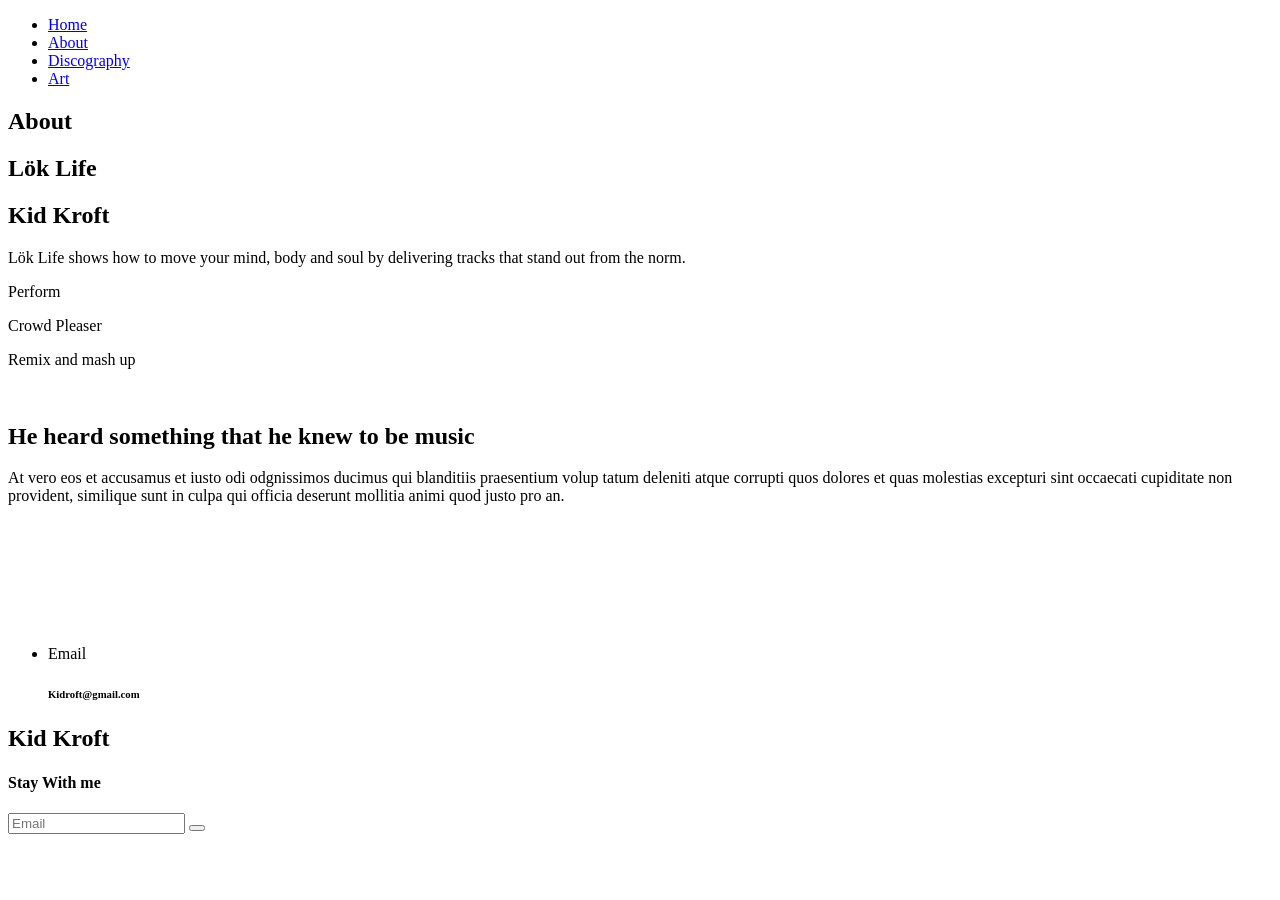
==== about.html @ 72ceed42 "about and art section" ====
<!DOCTYPE html>
<html lang="zxx">

<head>
    <meta charset="UTF-8">
    <meta name="description" >
    <meta name="keywords" content="music">
    <meta name="viewport" content="width=device-width, initial-scale=1.0">
    <meta http-equiv="X-UA-Compatible" content="ie=edge">
    <title>Lök Life Beats</title>

    <!-- Google Font -->
    <link href="https://fonts.googleapis.com/css2?family=Rajdhani:wght@400;500;600;700&display=swap" rel="stylesheet">

    <!-- Css Styles -->
    <link rel="stylesheet" href="css/bootstrap.min.css" type="text/css">
    <link rel="stylesheet" href="css/font-awesome.min.css" type="text/css">
    <link rel="stylesheet" href="css/barfiller.css" type="text/css">
    <link rel="stylesheet" href="css/nowfont.css" type="text/css">
    <link rel="stylesheet" href="css/rockville.css" type="text/css">
    <link rel="stylesheet" href="css/magnific-popup.css" type="text/css">
    <link rel="stylesheet" href="css/owl.carousel.min.css" type="text/css">
    <link rel="stylesheet" href="css/slicknav.min.css" type="text/css">
    <link rel="stylesheet" href="css/style.css" type="text/css">
</head>

<body>
    <!-- Page Preloder -->
    <div id="preloder">
        <div class="loader"></div>
    </div>

    <!-- Header Section Begin -->
        <header class="header">
        <div class="container">
            <div class="row">
                <div class="col-lg-2 col-md-2">
                    <div class="header__logo">
                        <!-- <a href="./index.html"><img src="" alt="Lök Life Beats"></a> -->
                    </div>
                </div>
                <div class="col-lg-10 col-md-10">
                    <div class="header__nav">
                        <nav class="header__menu mobile-menu">
                            <ul>
                                <li class="active"><a href="./index.html">Home</a></li>
                                <li><a href="./about.html">About</a></li>
                                <li><a href="./discography.html">Discography</a></li>
                                <li><a href="./art.html">Art</a></li>
                              
                            </ul>
                        </nav>
                        <div class="header__right__social">
                            <a href="#"><i class="fa fa-facebook"></i></a>
                            <a href="#"><i class="fa fa-twitter"></i></a>
                            <a href="#"><i class="fa fa-instagram"></i></a>
                        </div>
                    </div>
                </div>
            </div>
            <div id="mobile-menu-wrap"></div>
        </div>
    </header>
    <!-- Header Section End -->



    <!-- Skills Section Begin -->
    <section class="skills spad">
        <div class="container">
            <div class="row">
                  <div class="col-lg-11">
                    <div class="section-title center-title">
                        <h2>About</h2>
                    </div>
                </div>
                <div class="col-lg-6 p-0">
                    <div class="skills__content">
                        <div class="section-title">
                            <h2>Lök Life</h2>
                            <h1>Kid Kroft</h1>
                        </div>
                        <p>Lök Life shows how to move your mind, body and soul by delivering tracks that stand out
                            from the norm.</p>
                        <div class="skill__bar__item">
                            <p>Perform</p>
                            <div id="bar1" class="barfiller">
                                <span class="tip"></span>
                                <span class="fill" data-percentage="85"></span>
                            </div>
                        </div>
                        <div class="skill__bar__item">
                            <p>Crowd Pleaser</p>
                            <div id="bar2" class="barfiller">
                                <span class="tip"></span>
                                <span class="fill" data-percentage="85"></span>
                            </div>
                        </div>
                        <div class="skill__bar__item">
                            <p>Remix and mash up</p>
                            <div id="bar3" class="barfiller">
                                <span class="tip"></span>
                                <span class="fill" data-percentage="98"></span>
                            </div>
                        </div>
                    </div>
                </div>
                <div class="col-lg-6 p-0">
                    <div class="skills__video set-bg" data-setbg="img/skill-video.jpg">
                        <a href="https://soundcloud.com/sanktgoran/local-legend-low-bit" class="play-btn video-popup"><i class="fa fa-play"></i></a>
                    </div>
                </div>
            </div>
        </div>
    </section>
    <!-- Skills Section End -->

    <!-- About Section Begin -->
    <section class="about about--page spad">
        <div class="container">
            <div class="row">
                <div class="col-lg-6">
                    <div class="about__pic">
                        <img src="img/malmo.jpeg" alt="">
                    </div>
                </div>
                <div class="col-lg-6">
                    <div class="about__text">
                        <div class="section-title">
                            <h2>He heard something that he knew to be music</h2>
                        </div>
                        <p>At vero eos et accusamus et iusto odi odgnissimos ducimus qui blanditiis praesentium volup
                            tatum deleniti atque corrupti quos dolores et quas molestias excepturi sint occaecati
                            cupiditate non provident, similique sunt in culpa qui officia deserunt mollitia animi quod
                            justo pro an.</p>
                        <!-- <img src="img/" alt=""> -->
                    </div>
                </div>
            </div>
        </div>
    </section>
    <!-- About Section End -->

    <!-- About Pic Begin -->
    <div class="about-pic">
        <div class="container-fluid">
            <div class="row">
                <div class="col-lg-6">
                    <div class="row">
                        <div class="col-lg-4 col-md-4 col-sm-4 p-0">
                            <img src="img/ducks.png" alt="">
                            <img src="img/anka.png" alt="">
                        </div>
                        <div class="col-lg-8 col-md-8 col-sm-8 p-0">
                            <img src="img/troll2.png" alt="">
                        </div>
                    </div>
                </div>
                <div class="col-lg-6">
                    <div class="row">
                        <div class="col-lg-8 col-md-8 col-sm-8 p-0">
                            <img src="img/anka3.png" alt="">
                        </div>
                        <div class="col-lg-4 col-md-4 col-sm-4 p-0">
                            <img src="img/chew.png" alt="">
                        </div>
                        <div class="col-lg-4 col-md-4 col-sm-4 p-0">
                            <img src="img/homeless.png" alt="">
                        </div>
                        <div class="col-lg-8 col-md-8 col-sm-8 p-0">
                            <img src="img/troll.png" alt="">
                        </div>
                    </div>
                </div>
            </div>
        </div>
    </div>
    <!-- About Pic End -->


    <!-- Footer Section Begin -->
    <footer class="footer footer--normal spad set-bg" data-setbg="img/footer-bg.png">
        <div class="container">
            <div class="row">
                <div class="col-lg-3 col-md-6">
                    <div class="footer__address">
                        <ul>
                         
                            <li>
                                <i class="fa fa-envelope"></i>
                                <p>Email</p>
                                <h6>Kidroft@gmail.com</h6>
                            </li>
                        </ul>
                    </div>
                </div>
                <div class="col-lg-4 offset-lg-1 col-md-6">
                    <div class="footer__social">
                        <h2>Kid Kroft</h2>
                        <div class="footer__social__links">
                            <a href="#"><i class="fa fa-facebook"></i></a>
                            <a href="#"><i class="fa fa-twitter"></i></a>
                            <a href="#"><i class="fa fa-instagram"></i></a>
                        </div>
                    </div>
                </div>
                <div class="col-lg-3 offset-lg-1 col-md-6">
                    <div class="footer__newslatter">
                        <h4>Stay With me</h4>
                        <form action="#">
                            <input type="text" placeholder="Email">
                            <button type="submit"><i class="fa fa-send-o"></i></button>
                        </form>
                    </div>
                </div>
            </div>
        </div>
    </footer>
    <!-- Footer Section End -->

    <!-- Js Plugins -->
    <script src="js/jquery-3.3.1.min.js"></script>
    <script src="js/bootstrap.min.js"></script>
    <script src="js/jquery.magnific-popup.min.js"></script>
    <script src="js/jquery.nicescroll.min.js"></script>
    <script src="js/jquery.barfiller.js"></script>
    <script src="js/jquery.countdown.min.js"></script>
    <script src="js/jquery.slicknav.js"></script>
    <script src="js/owl.carousel.min.js"></script>
    <script src="js/main.js"></script>

    <!-- Music Plugin -->
    <script src="js/jquery.jplayer.min.js"></script>
    <script src="js/jplayerInit.js"></script>
</body>

</html>
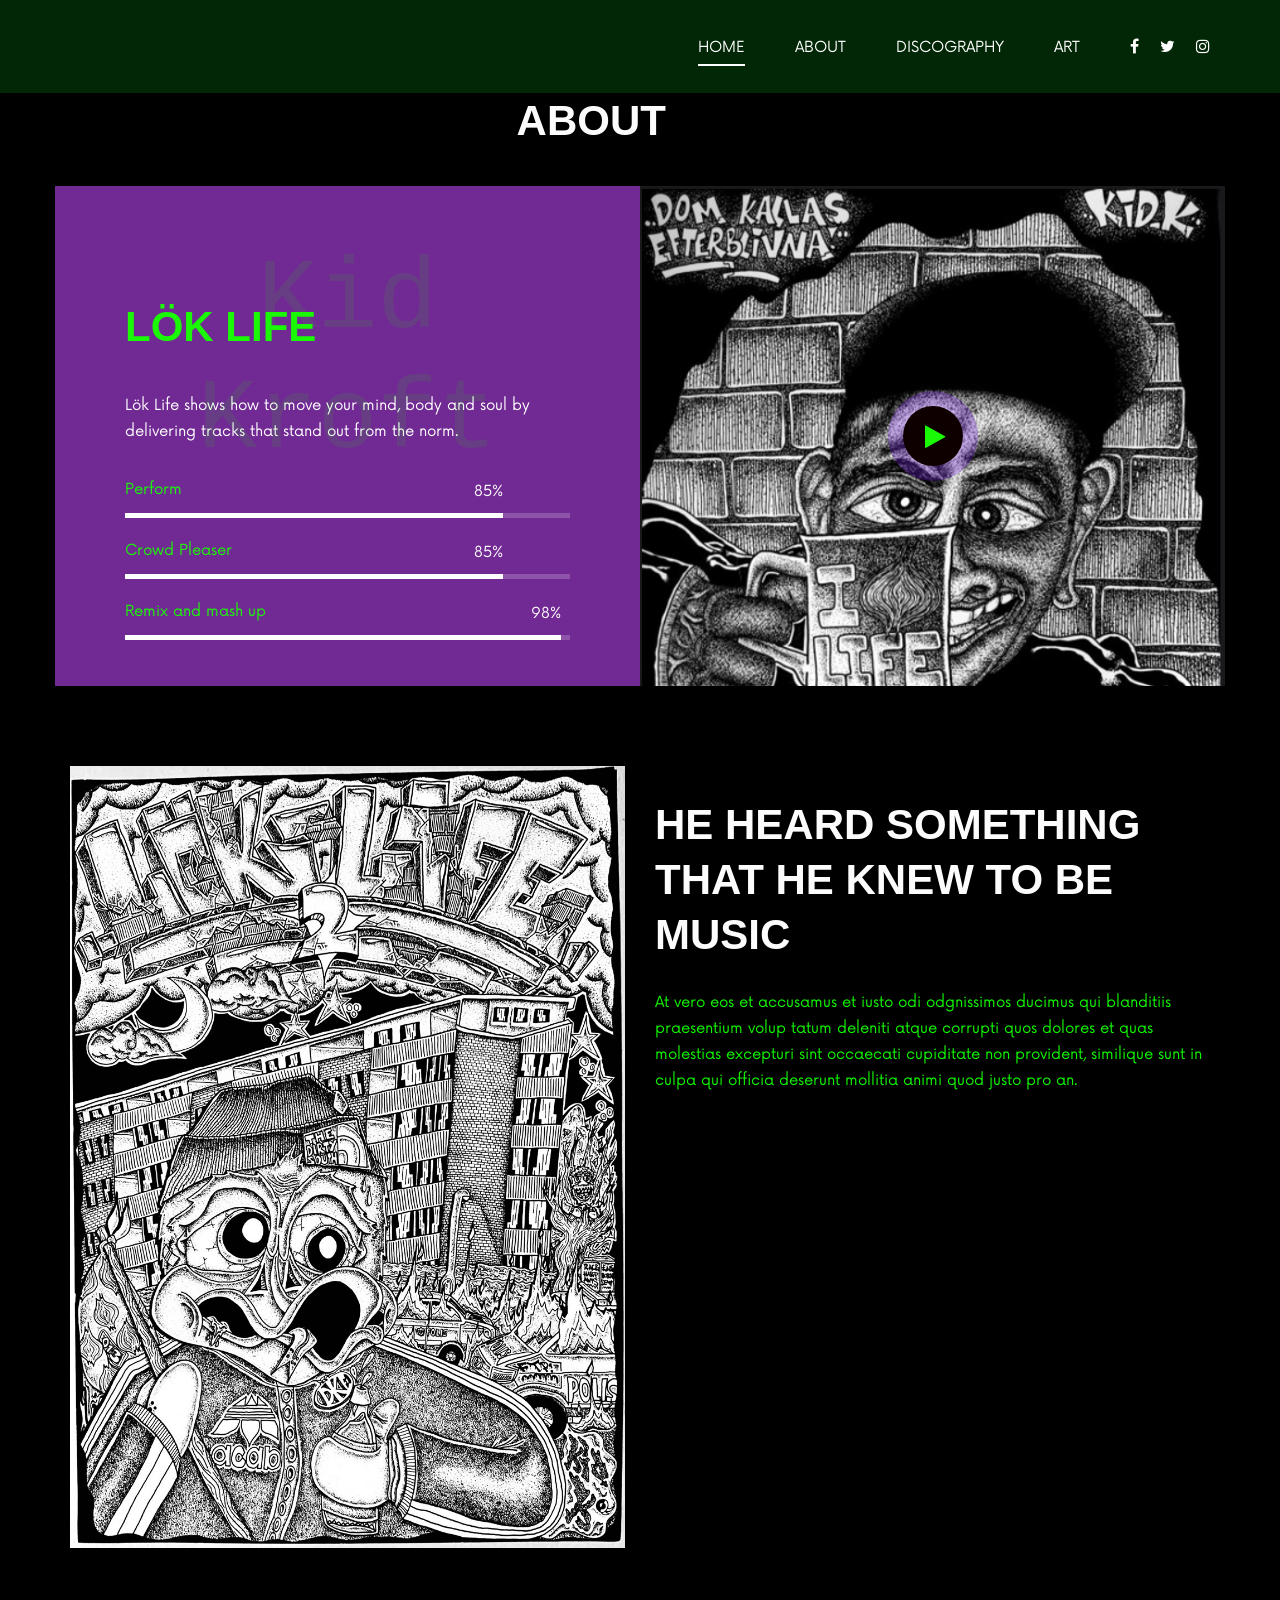
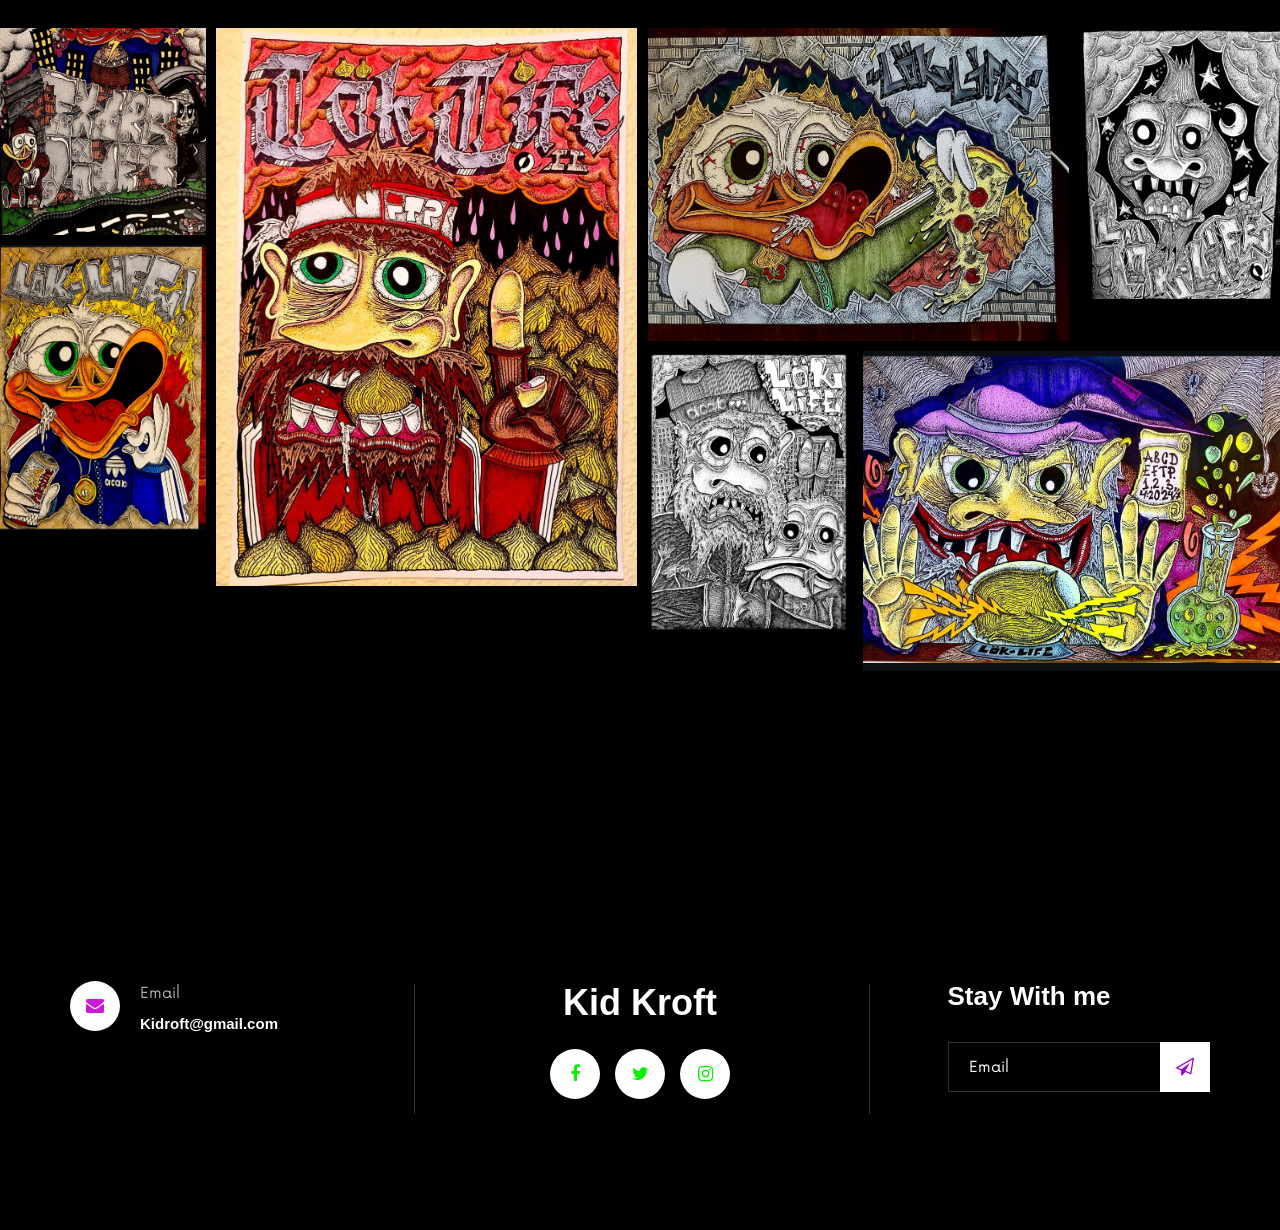
==== commit 2f47df95: "updated with art and grids, needs links and music" ====
--- a/about.html
+++ b/about.html
@@ -107,7 +107,7 @@
                 </div>
                 <div class="col-lg-6 p-0">
                     <div class="skills__video set-bg" data-setbg="img/skill-video.jpg">
-                        <a href="https://soundcloud.com/sanktgoran/local-legend-low-bit" class="play-btn video-popup"><i class="fa fa-play"></i></a>
+                        <a href="https://soundcloud.com/user-349473788/sets/kid-k-dom-kallas-efterblivna-mixtape" class="play-btn video-popup"><i class="fa fa-play"></i></a>
                     </div>
                 </div>
             </div>
--- a/css/barfiller.css
+++ b/css/barfiller.css
@@ -0,0 +1,46 @@
+.barfiller {
+    width:100%;
+    height:12px;
+    background:#fcfcfc;
+    border:1px solid #ccc;
+    position:relative;
+    margin-bottom:20px;
+    box-shadow: inset 1px 4px 9px -6px rgba(0,0,0,.5); 
+    -moz-box-shadow: inset 1px 4px 9px -6px rgba(0,0,0,.5); 
+}
+
+.barfiller .fill {
+    display:block;
+    position:relative;
+    width:0px;
+    height:100%;
+    background:#333;
+    z-index:1;
+}
+
+.barfiller .tipWrap {
+    display:none;
+}
+
+.barfiller .tip {
+    margin-top:-30px;
+    padding:2px 4px;
+    font-size:11px;
+    color:#fff;
+    left:0px;
+    position:absolute;
+    z-index:2;
+    background: #333;
+} 
+
+.barfiller .tip:after {
+    border:solid;
+    border-color:rgba(0,0,0,.8) transparent;
+    border-width:6px 6px 0 6px;
+    content:"";
+    display:block;
+    position:absolute;
+    left:9px;
+    top:100%;
+    z-index:9
+}
--- a/css/nowfont.css
+++ b/css/nowfont.css
@@ -0,0 +1,48 @@
+/* #### Generated By: http://www.cufonfonts.com #### */
+
+@font-face {
+font-family: 'Now Regular';
+font-style: normal;
+font-weight: normal;
+src: local('Now Regular'), url('../fonts/Now-Regular.woff') format('woff');
+}
+
+
+@font-face {
+font-family: 'Now Thin';
+font-style: normal;
+font-weight: normal;
+src: local('Now Thin'), url('../fonts/Now-Thin.woff') format('woff');
+}
+
+
+@font-face {
+font-family: 'Now Light';
+font-style: normal;
+font-weight: normal;
+src: local('Now Light'), url('../fonts/Now-Light.woff') format('woff');
+}
+
+
+@font-face {
+font-family: 'Now Medium';
+font-style: normal;
+font-weight: normal;
+src: local('Now Medium'), url('../fonts/Now-Medium.woff') format('woff');
+}
+
+
+@font-face {
+font-family: 'Now Bold';
+font-style: normal;
+font-weight: normal;
+src: local('Now Bold'), url('../fonts/Now-Bold.woff') format('woff');
+}
+
+
+@font-face {
+font-family: 'Now Black';
+font-style: normal;
+font-weight: normal;
+src: local('Now Black'), url('../fonts/Now-Black.woff') format('woff');
+}
--- a/css/rockville.css
+++ b/css/rockville.css
@@ -0,0 +1,6 @@
+@font-face {
+font-family: 'Rockville Solid Regular';
+font-style: normal;
+font-weight: normal;
+src: local('Rockville Solid Regular'), url('../fonts/Rockville Solid.woff') format('woff');
+}
--- a/css/style.css
+++ b/css/style.css
@@ -0,0 +1,1833 @@
+html,
+body {
+	height: 100%;
+	font-family: "Now Regular";
+	-webkit-font-smoothing: antialiased;
+	background-color: #000;
+}
+
+h1,
+h2,
+h3,
+h4,
+h5,
+h6 {
+	margin: 0;
+	color: #ffffff;
+	font-weight: 400;
+	font-family: "Rajdhani", sans-serif;
+}
+
+h1 {
+	font-size: 70px;
+}
+
+h2 {
+	font-size: 36px;
+}
+
+h3 {
+	font-size: 30px;
+}
+
+h4 {
+	font-size: 24px;
+}
+
+h5 {
+	font-size: 18px;
+}
+
+h6 {
+	font-size: 16px;
+}
+
+p {
+	font-size: 15px;
+	font-family: "Now Regular";
+	color: #6fff00;
+	font-weight: 400;
+	line-height: 26px;
+	margin: 0 0 15px 0;
+}
+
+img {
+	max-width: 100%;
+}
+
+input:focus,
+select:focus,
+button:focus,
+textarea:focus {
+	outline: none;
+}
+
+a:hover,
+a:focus {
+	text-decoration: none;
+	outline: none;
+	color: #ffffff;
+}
+
+ul,
+ol {
+	padding: 0;
+	margin: 0;
+}
+
+/*---------------------
+  Section CSS
+-----------------------*/
+
+.section-title {
+	margin-bottom: 40px;
+	position: relative;
+	z-index: 1;
+}
+
+.section-title.center-title {
+	text-align: center;
+}
+
+.section-title h2 {
+	font-size: 42px;
+	color: #fcfcfc;
+	font-weight: 700;
+	text-transform: uppercase;
+	padding-top: 1rem;
+}
+
+.section-title h1 {
+	font-size: 100px;
+	color: #b0e16f;
+	font-family:monospace;
+	position: absolute;
+	left: 0;
+	top: -45px;
+	width: 100%;
+	z-index: -1;
+}
+
+.set-bg {
+	background-repeat: no-repeat;
+	background-size: cover;
+	background-position: top center;
+}
+
+.spad {
+	padding-top: 100px;
+	padding-bottom: 100px;
+}
+
+.text-white h1,
+.text-white h2,
+.text-white h3,
+.text-white h4,
+.text-white h5,
+.text-white h6,
+.text-white p,
+.text-white span,
+.text-white li,
+.text-white a {
+	color: #fff;
+}
+
+/* buttons */
+
+.primary-btn {
+	display: inline-block;
+	font-size: 15px;
+	text-transform: uppercase;
+	padding: 14px 25px 12px;
+	color: #ffffff;
+	background: #00ce37;
+	letter-spacing: 2px;
+}
+
+.primary-btn.border-btn {
+	background: transparent;
+	border: 2px solid #18ce00;
+	color: #fdfdfd;
+}
+
+.site-btn {
+	font-size: 15px;
+	color: #ffffff;
+	background: #526554;
+	font-weight: 700;
+	letter-spacing: 2px;
+	border: none;
+	text-transform: uppercase;
+	display: inline-block;
+	padding: 14px 30px;
+	width: 100%;
+}
+
+/* Preloder */
+
+#preloder {
+	position: fixed;
+	width: 100%;
+	height: 100%;
+	top: 0;
+	left: 0;
+	z-index: 999999;
+	background: #000;
+}
+
+.loader {
+	width: 40px;
+	height: 40px;
+	position: absolute;
+	top: 50%;
+	left: 50%;
+	margin-top: -13px;
+	margin-left: -13px;
+	border-radius: 60px;
+	animation: loader 0.8s linear infinite;
+	-webkit-animation: loader 0.8s linear infinite;
+}
+
+@keyframes loader {
+	0% {
+		-webkit-transform: rotate(0deg);
+		transform: rotate(0deg);
+		border: 4px solid #f44336;
+		border-left-color: transparent;
+	}
+	50% {
+		-webkit-transform: rotate(180deg);
+		transform: rotate(180deg);
+		border: 4px solid #673ab7;
+		border-left-color: transparent;
+	}
+	100% {
+		-webkit-transform: rotate(360deg);
+		transform: rotate(360deg);
+		border: 4px solid #f44336;
+		border-left-color: transparent;
+	}
+}
+
+@-webkit-keyframes loader {
+	0% {
+		-webkit-transform: rotate(0deg);
+		border: 4px solid #f44336;
+		border-left-color: transparent;
+	}
+	50% {
+		-webkit-transform: rotate(180deg);
+		border: 4px solid #673ab7;
+		border-left-color: transparent;
+	}
+	100% {
+		-webkit-transform: rotate(360deg);
+		border: 4px solid #f44336;
+		border-left-color: transparent;
+	}
+}
+
+/*---------------------
+  Header
+-----------------------*/
+
+.header {
+	background: rgba(4, 78, 12, 0.5);
+	position: absolute;
+	left: 0;
+	top: 0;
+	width: 100%;
+	z-index: 9;
+}
+
+.header.header--normal {
+	position: relative;
+	background: #290849;
+}
+
+.header__logo {
+	padding: 20px 0 25px;
+}
+
+.header__logo a {
+	display: inline-block;
+}
+
+.header__nav {
+	text-align: right;
+}
+
+.header__menu {
+	padding: 31px 0 27px;
+	display: inline-block;
+	margin-right: 45px;
+}
+
+.header__menu ul li {
+	list-style: none;
+	display: inline-block;
+	margin-right: 45px;
+	position: relative;
+}
+
+.header__menu ul li.active a:after {
+	opacity: 1;
+}
+
+.header__menu ul li:hover a:after {
+	opacity: 1;
+}
+
+.header__menu ul li:hover .dropdown {
+	top: 34px;
+	opacity: 1;
+	visibility: visible;
+}
+
+.header__menu ul li:last-child {
+	margin-right: 0;
+}
+
+.header__menu ul li .dropdown {
+	position: absolute;
+	left: 0;
+	top: 56px;
+	width: 150px;
+	background: #111111;
+	text-align: left;
+	padding: 2px 0;
+	z-index: 9;
+	opacity: 0;
+	visibility: hidden;
+	-webkit-transition: all, 0.3s;
+	-o-transition: all, 0.3s;
+	transition: all, 0.3s;
+}
+
+.header__menu ul li .dropdown li {
+	display: block;
+	margin-right: 0;
+}
+
+.header__menu ul li .dropdown li a {
+	font-size: 14px;
+	color: #ffffff;
+	font-weight: 400;
+	padding: 8px 20px;
+	text-transform: capitalize;
+}
+
+.header__menu ul li .dropdown li a:after {
+	display: none;
+}
+
+.header__menu ul li a {
+	font-size: 15px;
+	text-transform: uppercase;
+	color: #ffffff;
+	display: block;
+	padding: 6px 0;
+	position: relative;
+}
+
+.header__menu ul li a:after {
+	position: absolute;
+	left: 0;
+	bottom: 0;
+	width: 100%;
+	height: 2px;
+	background: #ffffff;
+	content: "";
+	-webkit-transition: all, 0.5s;
+	-o-transition: all, 0.5s;
+	transition: all, 0.5s;
+	opacity: 0;
+}
+
+.header__right__social {
+	display: inline-block;
+}
+
+.header__right__social a {
+	display: inline-block;
+	font-size: 16px;
+	color: #ffffff;
+	margin-right: 16px;
+}
+
+.header__right__social a:last-child {
+	margin-right: 0;
+}
+
+.slicknav_menu {
+	display: none;
+}
+
+/*---------------------
+  Hero
+-----------------------*/
+
+.hero {
+	padding-top: 400px;
+	padding-bottom: 295px;
+	position: relative;
+}
+
+.hero__text {
+	text-align: center;
+}
+
+.hero__text span {
+	color: #38f808;
+	text-transform: uppercase;
+	letter-spacing: 6px;
+}
+
+.hero__text h1 {
+	font-size: 110px;
+	font-family: "Roboto", "Helvetica Neue",;
+	color: #ce00dc;
+	margin-bottom: 20px;
+	margin-top: 22px;
+	background-color: #000;
+	
+}
+
+.hero__text p {
+	color: #38f808;
+	margin-bottom: 20px;
+	background-color: #000;
+}
+
+.hero__text .play-btn {
+	font-size: 26px;
+	color: #05dc25;
+	height: 90px;
+	width: 90px;
+	border-radius: 50%;
+	background: rgba(255, 255, 255, 0.3);
+	display: inline-block;
+	line-height: 90px;
+	text-align: center;
+	position: relative;
+	z-index: 1;
+}
+
+.hero__text .play-btn i {
+	position: relative;
+	top: 2px;
+	left: 2px;
+}
+
+.hero__text .play-btn:after {
+	position: absolute;
+	left: 15px;
+	top: 15px;
+	height: 60px;
+	width: 60px;
+	background: #010000;
+	border-radius: 50%;
+	content: "";
+	z-index: -1;
+}
+
+.linear__icon {
+	position: absolute;
+	left: 50%;
+	bottom: 0;
+	margin-left: -16px;
+	-webkit-animation: mymove 0.5s infinite alternate;
+	animation: mymove 0.5s infinite alternate;
+}
+
+.linear__icon i {
+	font-size: 50px;
+	color: #5c00ce;
+}
+
+@-webkit-keyframes mymove {
+	0% {
+		bottom: 0;
+	}
+	100% {
+		bottom: -10px;
+	}
+}
+
+@keyframes mymove {
+	0% {
+		bottom: 0;
+	}
+	100% {
+		bottom: -10px;
+	}
+}
+
+
+
+/*---------------------
+  Track
+-----------------------*/
+
+.track {
+	padding-top: 120px;
+	padding-bottom: 40px;
+	overflow: hidden;
+}
+
+.track .section-title {
+	margin-bottom: 105px;
+}
+
+.track__content {
+	height: 502px;
+	overflow-y: auto;
+}
+
+.track__all {
+	text-align: right;
+	margin-bottom: 100px;
+}
+
+.jp-play {
+	position: relative;
+	height: 50px;
+	width: 50px;
+	background: transparent;
+	border: 2px solid #e1e1e1;
+	border-radius: 50%;
+}
+
+.jp-play:after {
+	position: absolute;
+	display: block;
+	left: 17px;
+	top: 12px;
+	width: 16px;
+	height: 20px;
+	background: url(../img/play-default.png);
+	content: "";
+}
+
+.jp-state-playing .jp-play {
+	background: #5c00ce !important;
+	border-color: #5c00ce !important;
+}
+
+.jp-state-playing .jp-play:after {
+	background: url(../img/pause.png) !important;
+	left: 15px;
+	top: 12px;
+}
+
+.jp-audio .jp-play:focus {
+	background: #5c00ce !important;
+	border-color: #5c00ce !important;
+}
+
+.jp-audio .jp-play:focus:after {
+	background: url(../img/play.png);
+}
+
+.jp-seek-bar>div {
+	height: 5px;
+	background: #e1e1e1;
+	cursor: pointer;
+	width: 245px;
+}
+
+.player_bars {
+	width: 350px;
+	display: table;
+	padding-left: 50px;
+	position: relative;
+	padding-top: 25px;
+	float: left;
+	margin-right: 30px;
+}
+
+.jp-play-bar {
+	position: relative;
+	height: 100%;
+	background: #5c00ce;
+	overflow: visible !important;
+}
+
+.jp-current-time {
+	font-size: 15px;
+	color: #111111;
+	position: absolute;
+	left: -50px;
+	top: -9px;
+}
+
+.jp-duration {
+	font-size: 15px;
+	color: #e3e3e3;
+	position: absolute;
+	right: 0;
+	top: 16px;
+}
+
+.player_controls_box {
+	width: 50px;
+	float: left;
+	margin-right: 20px;
+}
+
+.jp-mute {
+	font-size: 18px;
+	border: none;
+	background: none;
+	color: #00fa0c;
+	position: absolute;
+	left: 0;
+	top: 13px;
+}
+
+.jp-volume-bar {
+	height: 5px;
+	width: 70px;
+	background: #e1e1e1;
+	cursor: pointer;
+}
+
+.jp-volume-bar-value {
+	background: #b604f2;
+	height: 100%;
+}
+
+.jp-volume-controls {
+	position: relative;
+	width: 95px;
+	float: left;
+	padding-left: 30px;
+	padding-top: 25px;
+}
+
+.single_player_container {
+	overflow: hidden;
+	margin-bottom: 40px;
+}
+
+.single_player_container:last-child {
+	margin-bottom: 0;
+}
+
+.single_player_container h4 {
+	font-size: 26px;
+	color: #56c438;
+	font-weight: 700;
+	margin-bottom: 20px;
+	text-transform: uppercase;
+}
+
+.track__pic {
+	position: relative;
+	z-index: 1;
+}
+
+.track__pic:after {
+	position: absolute;
+	left: 0;
+	top: 0;
+	width: 100%;
+	height: 100%;
+	background: #f5f5f5;
+	content: "";
+	z-index: -1;
+}
+
+.track__pic img {
+	position: relative;
+	top: -50px;
+	width: calc(100% - 40px);
+	margin-left: 40px;
+	height: 502px;
+}
+
+/*---------------------
+  Youtube
+-----------------------*/
+
+.youtube {
+	padding-bottom: 50px;
+}
+
+.youtube .section-title {
+	text-align: center;
+}
+
+.youtube .section-title h1 {
+	font-size: 90px;
+}
+
+.youtube__item {
+	-webkit-transition: all, 0.3s;
+	-o-transition: all, 0.3s;
+	transition: all, 0.3s;
+	margin-bottom: 30px;
+}
+
+.youtube__item:hover {
+	-webkit-box-shadow: 0px 3px 30px rgba(22, 41, 124, 0.1);
+	box-shadow: 0px 3px 30px rgba(22, 41, 124, 0.1);
+}
+
+.youtube__item__pic {
+	height: 240px;
+	display: -webkit-box;
+	display: -ms-flexbox;
+	display: flex;
+	-webkit-box-align: center;
+	-ms-flex-align: center;
+	align-items: center;
+	-webkit-box-pack: center;
+	-ms-flex-pack: center;
+	justify-content: center;
+}
+
+.youtube__item__pic .play-btn {
+	font-size: 16px;
+	color: #5c00ce;
+	height: 60px;
+	width: 60px;
+	border-radius: 50%;
+	background: rgba(255, 255, 255, 0.3);
+	display: inline-block;
+	line-height: 60px;
+	text-align: center;
+	position: relative;
+	z-index: 1;
+}
+
+.youtube__item__pic .play-btn i {
+	position: relative;
+	top: 2px;
+	left: 2px;
+}
+
+.youtube__item__pic .play-btn:after {
+	position: absolute;
+	left: 10px;
+	top: 10px;
+	height: 40px;
+	width: 40px;
+	background: #ffffff;
+	border-radius: 50%;
+	content: "";
+	z-index: -1;
+}
+
+.youtube__item__text {
+	padding: 25px 30px 20px 20px;
+	background: #ffffff;
+}
+
+.youtube__item__text h4 {
+	font-size: 26px;
+	color: #f9f7f7;
+	line-height: 34px;
+	font-weight: 700;
+}
+
+/*---------------------
+  Discography
+-----------------------*/
+
+.discography {
+	padding-bottom: 40px;
+	padding-top: 120px;
+	overflow: hidden;
+}
+
+.discography .section-title {
+	margin-bottom: 90px;
+}
+
+.discography__item {
+	margin-bottom: 45px;
+	-webkit-box-shadow: 0px 5px 10px rgba(22, 41, 124, 0.1);
+	box-shadow: 0px 5px 10px rgba(22, 41, 124, 0.1);
+}
+
+.discography__item__pic img {
+	min-width: 100%;
+}
+
+.discography__item__text {
+	padding: 25px 30px 35px;
+	text-align: center;
+}
+
+.discography__item__text span {
+	font-size: 18px;
+	color: #5c00ce;
+	font-weight: 700;
+}
+
+.discography__item__text h4 {
+	font-size: 22px;
+	text-transform: uppercase;
+	color: #97fb00;
+	margin-top: 10px;
+	margin-bottom: 25px;
+}
+
+.discography__item__text a {
+	display: inline-block;
+	margin-right: 10px;
+}
+
+.discography__item__text a:last-child {
+	margin-right: 0;
+}
+
+.pagination__links {
+	text-align: center;
+	padding-top: 10px;
+}
+
+.pagination__links.blog__pagination {
+	text-align: left;
+}
+
+.pagination__links a {
+	display: inline-block;
+	font-size: 15px;
+	color: #111111;
+	text-transform: uppercase;
+	letter-spacing: 2px;
+	background: #00e23d;
+	-webkit-transition: all, 0.3s;
+	-o-transition: all, 0.3s;
+	transition: all, 0.3s;
+	margin-right: 6px;
+	margin-bottom: 5px;
+	padding: 14px 22px 12px;
+}
+
+.pagination__links a:last-child {
+	margin-right: 0;
+}
+
+.pagination__links a:hover {
+	background: #290849;
+	color: #ffffff;
+}
+
+/*---------------------
+  Footer
+-----------------------*/
+
+.footer {
+	padding-top: 300px;
+	padding-bottom: 60px;
+	margin-top: -547px;
+	height: 549px;
+}
+
+.footer.footer--normal {
+	margin-top: 0;
+}
+
+.footer__address {
+	margin-bottom: 50px;
+}
+
+.footer__address ul li {
+	list-style: none;
+	padding-left: 70px;
+	position: relative;
+	margin-bottom: 30px;
+}
+
+.footer__address ul li:last-child {
+	margin-bottom: 0;
+}
+
+.footer__address ul li i {
+	font-size: 18px;
+	color: #cb19d4;
+	height: 50px;
+	width: 50px;
+	background: #ffffff;
+	border-radius: 50%;
+	line-height: 50px;
+	text-align: center;
+	position: absolute;
+	left: 0;
+	top: 0;
+}
+
+.footer__address ul li p {
+	color: #ffffff;
+	opacity: 0.7;
+	margin-bottom: 8px;
+}
+
+.footer__address ul li h6 {
+	font-size: 15px;
+	font-weight: 700;
+	color: #ffffff;
+}
+
+.footer__social {
+	text-align: center;
+	position: relative;
+	margin-bottom: 50px;
+}
+
+.footer__social::before {
+	position: absolute;
+	left: -46px;
+	top: 3px;
+	width: 1px;
+	height: 130px;
+	background: rgba(255, 255, 255, 0.2);
+	content: "";
+}
+
+.footer__social::after {
+	position: absolute;
+	right: -50px;
+	top: 3px;
+	width: 1px;
+	height: 130px;
+	background: rgba(255, 255, 255, 0.2);
+	content: "";
+}
+
+.footer__social h2 {
+	color: #ffffff;
+	font-weight: 700;
+	margin-bottom: 25px;
+}
+
+.footer__social .footer__social__links a {
+	font-size: 18px;
+	color: #07f303;
+	height: 50px;
+	width: 50px;
+	background: #ffffff;
+	border-radius: 50%;
+	line-height: 50px;
+	text-align: center;
+	display: inline-block;
+	margin-right: 10px;
+}
+
+.footer__social .footer__social__links a:last-child {
+	margin-right: 0;
+}
+
+.footer__newslatter {
+	margin-bottom: 50px;
+}
+
+.footer__newslatter h4 {
+	font-size: 26px;
+	color: #ffffff;
+	font-weight: 700;
+	margin-bottom: 30px;
+}
+
+.footer__newslatter form {
+	position: relative;
+}
+
+.footer__newslatter form input {
+	height: 50px;
+	font-size: 15px;
+	color: #ffffff;
+	width: 100%;
+	background: transparent;
+	border: 1px solid rgba(255, 255, 255, 0.2);
+	padding-left: 20px;
+}
+
+.footer__newslatter form input::-webkit-input-placeholder {
+	color: #ffffff;
+}
+
+.footer__newslatter form input::-moz-placeholder {
+	color: #ffffff;
+}
+
+.footer__newslatter form input:-ms-input-placeholder {
+	color: #ffffff;
+}
+
+.footer__newslatter form input::-ms-input-placeholder {
+	color: #ffffff;
+}
+
+.footer__newslatter form input::placeholder {
+	color: #ffffff;
+}
+
+.footer__newslatter form button {
+	font-size: 18px;
+	color: #a100ce;
+	position: absolute;
+	right: 0;
+	top: 0;
+	height: 100%;
+	padding: 0 16px;
+	background: #ffffff;
+	border: none;
+}
+
+.footer__copyright__text {
+	text-align: center;
+}
+
+.footer__copyright__text p {
+	color: #999999;
+}
+
+.footer__copyright__text a {
+	color: #999999;
+	text-decoration: underline;
+}
+
+.footer__copyright__text a:hover {
+	color: #07ce00;
+}
+
+.footer__copyright__text i {
+	color: #c11;
+}
+
+
+
+
+/*---------------------
+  About
+-----------------------*/
+
+.about {
+	padding-top: 0;
+}
+
+.about.about--page {
+	padding-top: 80px;
+	padding-bottom: 80px;
+}
+
+.about.about--page .section-title {
+	margin-bottom: 28px;
+}
+
+.about.about--page .section-title h2 {
+	line-height: 55px;
+}
+
+.about.about--page .about__text {
+	padding-top: 15px;
+}
+
+.about.about--page .about__text p {
+	color: #11f601;
+}
+
+.about__text {
+	padding-top: 110px;
+}
+
+.about__text p {
+	margin-bottom: 35px;
+}
+
+/*---------------------
+  Skills
+-----------------------*/
+
+.skills {
+	padding-bottom: 0;
+	padding-top: 80px;
+}
+
+.skills__content {
+	background: #712993;
+	height: 500px;
+	padding: 100px 70px 60px;
+}
+
+.skills__content .section-title h2 {
+	color: #1af906;
+}
+
+.skills__content .section-title h1 {
+	color: #1af906;
+	opacity: 0.1;
+	text-align: center;
+}
+
+.skills__content p {
+	color: #ffffff;
+	margin-bottom: 32px;
+}
+
+.skill__bar__item {
+	margin-bottom: 20px;
+}
+
+.skill__bar__item p {
+	font-size: 15px;
+	font-weight: 500;
+	color: #1af906;
+	margin-bottom: 10px;
+}
+
+.skill__bar__item .barfiller {
+	width: 100%;
+	height: 5px;
+	background: rgba(255, 255, 255, 0.2);
+	border: none;
+	margin-bottom: 0;
+	-webkit-box-shadow: none;
+	box-shadow: none;
+}
+
+.skill__bar__item .barfiller .tip {
+	margin-top: -32px;
+	padding: 0;
+	font-size: 15px;
+	color: #fff;
+	background: transparent;
+}
+
+.skill__bar__item .barfiller .tip:after {
+	display: none;
+}
+
+.skills__video {
+	height: 500px;
+	display: -webkit-box;
+	display: -ms-flexbox;
+	display: flex;
+	-webkit-box-align: center;
+	-ms-flex-align: center;
+	align-items: center;
+	-webkit-box-pack: center;
+	-ms-flex-pack: center;
+	justify-content: center;
+}
+
+.skills__video .play-btn {
+	font-size: 26px;
+	color: #1af906;
+	height: 90px;
+	width: 90px;
+	border-radius: 50%;
+	background: rgba(117, 31, 221, 0.3);
+	display: inline-block;
+	line-height: 90px;
+	text-align: center;
+	position: relative;
+	z-index: 1;
+}
+
+.skills__video .play-btn i {
+	position: relative;
+	top: 2px;
+	left: 2px;
+}
+
+.skills__video .play-btn:after {
+	position: absolute;
+	left: 15px;
+	top: 15px;
+	height: 60px;
+	width: 60px;
+	background: #0f0000;
+	border-radius: 50%;
+	content: "";
+	z-index: -1;
+}
+
+/*---------------------
+  About Pic
+-----------------------*/
+
+.about-pic {
+	overflow: hidden;
+}
+
+.about-pic .container-fluid {
+	padding-right: 0;
+}
+
+.about-pic img {
+	min-width: 100%;
+	margin-bottom: 10px;
+	padding-right: 10px;
+	/* border-radius: 2rem; */
+}
+------------
+  Feature
+-----------------------*/
+
+.feature {
+	padding-bottom: 70px;
+}
+
+.feature.feature--about .section-title span {
+	color: #0071e4;
+}
+
+.feature.feature--about .feature__item {
+	background: #f5f5f5;
+}
+
+.feature.feature--about .feature__item h5 {
+	color: #fdfbfb;
+}
+
+.feature__text {
+	padding-top: 80px;
+}
+
+.feature__text .section-title {
+	margin-bottom: 20px;
+}
+
+.feature__text p {
+	margin-bottom: 26px;
+}
+
+.feature__item {
+	background: #0c2b4b;
+	text-align: center;
+	padding: 40px 10px 35px;
+	margin-bottom: 30px;
+}
+
+.feature__item.right-column {
+	margin-top: 120px;
+}
+
+.feature__item h5 {
+	font-weight: 700;
+	text-transform: uppercase;
+	color: #ffffff;
+	margin-top: 25px;
+}
+
+/*---------------------
+  T
+/*---------------------
+  Videos
+-----------------------*/
+
+.videos {
+	padding-bottom: 90px;
+}
+
+.videos .section-title {
+	margin-bottom: 70px;
+}
+
+.videos__large__item {
+	height: 585px;
+	position: relative;
+	display: -webkit-box;
+	display: -ms-flexbox;
+	display: flex;
+	-webkit-box-align: center;
+	-ms-flex-align: center;
+	align-items: center;
+	-webkit-box-pack: center;
+	-ms-flex-pack: center;
+	justify-content: center;
+	margin-bottom: 30px;
+}
+
+.videos__large__item .play-btn {
+	height: 50px;
+	width: 50px;
+	background: #5c00ce;
+	border-radius: 50%;
+	font-size: 18px;
+	line-height: 50px;
+	text-align: center;
+	display: inline-block;
+	color: #ffffff;
+}
+
+.videos__large__item__text {
+	background: rgba(247, 247, 249, 0.7);
+	padding: 25px 30px 25px;
+	position: absolute;
+	left: 0;
+	bottom: 0;
+	width: 100%;
+}
+
+.videos__large__item__text h4 {
+	color: #ffffff;
+	font-weight: 700;
+}
+
+.videos__large__item__text ul li {
+	font-size: 13px;
+	list-style: none;
+	display: inline-block;
+	margin-right: 18px;
+	color: #ffffff;
+	position: relative;
+}
+
+.videos__large__item__text ul li:after {
+	position: absolute;
+	right: -12px;
+	top: 2px;
+	height: 17px;
+	width: 1px;
+	background: #ffffff;
+	content: "";
+}
+
+.videos__large__item__text ul li:last-child {
+	margin-right: 0;
+}
+
+.videos__large__item__text ul li:last-child:after {
+	display: none;
+}
+
+.videos__item__pic {
+	height: 180px;
+	display: -webkit-box;
+	display: -ms-flexbox;
+	display: flex;
+	-webkit-box-align: center;
+	-ms-flex-align: center;
+	align-items: center;
+	-webkit-box-pack: center;
+	-ms-flex-pack: center;
+	justify-content: center;
+}
+
+.videos__item__pic .play-btn {
+	height: 40px;
+	width: 40px;
+	background: #5c00ce;
+	border-radius: 50%;
+	font-size: 16px;
+	line-height: 40px;
+	text-align: center;
+	display: inline-block;
+	color: #ffffff;
+}
+
+.videos__item__text {
+	padding-top: 20px;
+}
+
+.videos__item__text h5 {
+	color: #111111;
+	font-weight: 700;
+	line-height: 26px;
+	margin-bottom: 5px;
+}
+
+.videos__item__text ul li {
+	font-size: 13px;
+	list-style: none;
+	display: inline-block;
+	margin-right: 18px;
+	color: #5c00ce;
+	position: relative;
+}
+
+.videos__item__text ul li:after {
+	position: absolute;
+	right: -12px;
+	top: 2px;
+	height: 17px;
+	width: 1px;
+	background: #888888;
+	content: "";
+}
+
+.videos__item__text ul li:last-child {
+	margin-right: 0;
+	color: #888888;
+}
+
+.videos__item__text ul li:last-child:after {
+	display: none;
+}
+
+.videos__slider .col-lg-3 {
+	max-width: 100%;
+}
+
+.videos__slider.owl-carousel .owl-nav button {
+	font-size: 18px;
+	color: #888888;
+	height: 50px;
+	width: 25px;
+	background: #ffffff;
+	line-height: 50px;
+	position: absolute;
+	left: 15px;
+	top: 22%;
+}
+
+.videos__slider.owl-carousel .owl-nav button.owl-next {
+	left: auto;
+	right: 15px;
+}
+
+
+
+
+/*---------------------
+  Contact
+-----------------------*/
+
+.contact {
+	padding-top: 70px;
+	padding-bottom: 50px;
+}
+
+.contact__address .section-title {
+	margin-bottom: 10px;
+}
+
+.contact__address .section-title h2 {
+	text-transform: none;
+}
+
+.contact__address p {
+	margin-bottom: 34px;
+}
+
+.contact__address ul li {
+	list-style: none;
+	padding-left: 100px;
+	position: relative;
+	margin-bottom: 30px;
+}
+
+.contact__address ul li:last-child {
+	margin-bottom: 0;
+}
+
+.contact__address ul li i {
+	font-size: 30px;
+	height: 70px;
+	width: 70px;
+	background: #f5f5f5;
+	border-radius: 50%;
+	line-height: 70px;
+	text-align: center;
+	color: #5c00ce;
+	position: absolute;
+	left: 0;
+	top: -4px;
+}
+
+.contact__address ul li h5 {
+	font-size: 20px;
+	color: #111111;
+	font-weight: 700;
+	margin-bottom: 10px;
+}
+
+.contact__address ul li p {
+	margin-bottom: 0;
+}
+
+.contact__address ul li span {
+	font-size: 15px;
+	color: #111111;
+	display: inline-block;
+	margin-right: 25px;
+	position: relative;
+}
+
+.contact__address ul li span:after {
+	position: absolute;
+	right: -20px;
+	top: -1px;
+	content: ".";
+	font-size: 39px;
+	line-height: 0;
+	border-radius: 50%;
+}
+
+.contact__address ul li span:last-child {
+	margin-right: 0;
+}
+
+.contact__address ul li span:last-child:after {
+	display: none;
+}
+
+.contact__form .section-title {
+	margin-bottom: 10px;
+}
+
+.contact__form .section-title h2 {
+	text-transform: none;
+}
+
+.contact__form p {
+	margin-bottom: 34px;
+}
+
+/*--------------------------------- Responsive Media Quaries -----------------------------*/
+
+@media only screen and (min-width: 1200px) {
+	.container {
+		max-width: 1170px;
+		display: grid;
+	}
+}
+
+/* Medium Device = 1200px */
+
+@media only screen and (min-width: 992px) and (max-width: 1199px) {
+	.header__menu ul li {
+		margin-right: 18px;
+	}
+	.header__menu {
+		margin-right: 30px;
+	}
+	.service__item {
+		padding: 40px 30px 30px 40px;
+	}
+	.skills__content {
+		padding: 60px 40px 40px;
+	}
+	.discography__item__text a {
+		margin-right: 0;
+		text-align: center;
+		margin-bottom: 10px;
+	}
+}
+
+/* Tablet Device = 768px */
+
+@media only screen and (min-width: 768px) and (max-width: 991px) {
+	.header__right__social {
+		display: none;
+	}
+	.header__menu {
+		margin-right: 0;
+	}
+	.header__menu ul li {
+		margin-right: 15px;
+	}
+	.event .section-title:after {
+		width: 560px;
+	}
+	.track__all {
+		text-align: left;
+		margin-bottom: 60px;
+	}
+	.track__content {
+		margin-bottom: 120px;
+	}
+	.track__pic img {
+		height: auto;
+	}
+	.footer {
+		height: auto;
+	}
+	.about.about--page .about__text {
+		padding-top: 30px;
+	}
+	.discography__item__text a {
+		margin-right: 0;
+		text-align: center;
+		margin-bottom: 10px;
+	}
+	.blog__sidebar {
+		padding-top: 50px;
+	}
+	.contact__address {
+		margin-bottom: 40px;
+	}
+	.footer__social::before {
+		display: none;
+	}
+	.footer__social::after {
+		display: none;
+	}
+	.tours__item__pic {
+		margin-bottom: 50px;
+	}
+	.tours__item__text {
+		padding-right: 0;
+	}
+	.countdown {
+		padding-bottom: 776px;
+	}
+	.footer {
+		margin-top: -740px;
+		background-position: top 0 left 19%;
+	}
+}
+
+/* Wide Mobile = 480px */
+
+@media only screen and (max-width: 767px) {
+	.hero {
+		padding-top: 190px;
+		padding-bottom: 200px;
+	}
+	.event .section-title:after {
+		display: none;
+	}
+	.track__all {
+		text-align: left;
+		margin-bottom: 60px;
+	}
+	.track__content {
+		margin-bottom: 120px;
+	}
+	.track .p-0 {
+		padding: 0 15px !important;
+	}
+	.track__pic img {
+		height: auto;
+	}
+	.discography__item__text a {
+		margin-right: 0;
+		text-align: center;
+		margin-bottom: 10px;
+	}
+	.blog__sidebar {
+		padding-top: 50px;
+	}
+	.contact__address {
+		margin-bottom: 40px;
+	}
+	.footer {
+		height: auto;
+	}
+	.footer__social::before {
+		display: none;
+	}
+	.footer__social::after {
+		display: none;
+	}
+	.player_bars {
+		width: 240px;
+		margin-right: 20px;
+	}
+	.jp-seek-bar>div {
+		width: 140px;
+	}
+	.countdown__item {
+		margin-right: 0;
+		margin-bottom: 30px;
+		width: 50%;
+		float: left;
+	}
+	.footer__social {
+		text-align: left;
+	}
+	.skills__content {
+		height: auto;
+	}
+	.about.about--page .about__text {
+		padding-top: 30px;
+	}
+	.tours__item__pic {
+		margin-bottom: 50px;
+	}
+	.blog__large__widget ul {
+		text-align: center;
+	}
+	.blog__large__widget .right__widget {
+		text-align: center;
+	}
+	.blog__option__btn {
+		margin-bottom: 30px;
+	}
+	.blog__details__form form .input__list,
+	.contact__form form .input__list {
+		margin-right: 0;
+		overflow: visible;
+	}
+	.blog__details__form form .input__list input,
+	.contact__form form .input__list input {
+		width: 100%;
+		margin-right: 0;
+	}
+	.header__nav {
+		display: none;
+	}
+	.header .container {
+		position: relative;
+	}
+	.slicknav_btn {
+		position: absolute;
+		right: 15px;
+		top: 25px;
+		margin: 0;
+		border-radius: 0;
+		padding: 12px 15px;
+		float: none;
+		background: #5c00ce;
+	}
+	.slicknav_nav {
+		position: absolute;
+		left: 0;
+		top: 90px;
+		background: #222;
+		width: 100%;
+	}
+	.slicknav_menu {
+		background: transparent;
+		padding: 0;
+		display: block;
+	}
+	.slicknav_nav ul {
+		margin: 0;
+		padding: 5px 0;
+	}
+	.slicknav_nav .slicknav_row,
+	.slicknav_nav a {
+		padding: 10px 28px;
+		margin: 0;
+	}
+	.slicknav_nav a:hover {
+		border-radius: 0;
+		background: #5c00ce;
+		color: #ffffff;
+	}
+	.slicknav_nav .slicknav_row:hover {
+		border-radius: 0;
+		background: #5c00ce;
+		color: #ffffff;
+	}
+	.service__item {
+		height: auto;
+	}
+	.tours__item__text {
+		padding-right: 0;
+	}
+	.countdown {
+		padding-bottom: 940px;
+	}
+	.footer {
+		margin-top: -940px;
+		background-position: top 0 left 19%;
+	}
+}
+
+/* Small Device = 320px */
+
+@media only screen and (max-width: 479px) {
+	.section-title h1 {
+		top: -40px;
+		font-size: 79px;
+		line-height: 0.8;
+	}
+	.hero__text h1 {
+		font-size: 70px;
+	}
+	.videos {
+		padding-bottom: 0;
+	}
+	.countdown__text h1 {
+		font-size: 50px;
+	}
+	.single_player_container h4 {
+		font-size: 16px;
+	}
+	.player_bars {
+		width: 150px;
+		margin-right: 10px;
+	}
+	.player_controls_box {
+		margin-right: 10px;
+	}
+	.jp-volume-controls {
+		width: 68px;
+		padding-left: 23px;
+	}
+	.jp-volume-bar {
+		width: 42px;
+	}
+	.jp-seek-bar>div {
+		width: 55px;
+	}
+	.service__item {
+		height: auto;
+		padding: 40px 40px 40px 40px;
+	}
+	.skills__content {
+		height: auto;
+		padding: 80px 25px 40px;
+	}
+	.tours__item__text .tours__text__widget ul {
+		float: none;
+		margin-bottom: 30px;
+	}
+	.tours__item__text .tours__text__widget .price {
+		float: none;
+	}
+	.tours__item__pic {
+		padding-left: 0;
+	}
+	.tours__item__text.tours__item__text--right {
+		padding-left: 0;
+	}
+	.blog__large__text {
+		padding: 30px 20px 0;
+	}
+	.blog__large__widget {
+		margin: 0;
+	}
+	.blog__details__tags a {
+		margin-bottom: 10px;
+	}
+	.countdown {
+		padding-bottom: 980px;
+	}
+	.footer {
+		margin-top: -970px;
+		background-position: top 0 left 19%;
+	}
+}
+
+.discography__item__pic {
+    position: relative;
+    width: 100%; /* Ensure the width of the parent container is used */
+    padding-top: 100%; /* Makes the element square by setting height proportional to width */
+    overflow: hidden;
+    background-color: #f0f0f0; /* Optional: placeholder background color */
+    display: flex;
+    justify-content: center;
+    align-items: center;
+}
+
+.discography__item__pic img {
+    position: absolute;
+    top: 50%;
+    left: 50%;
+    width: 100%;
+    height: 100%;
+    object-fit: cover; /* Ensures the image fills the square without distortion */
+    transform: translate(-50%, -50%);
+}
+
+.discography {
+    display: grid;
+    grid-template-columns: repeat(auto-fit, minmax(250px, 1fr)); /* Responsive grid */
+    gap: 20px; /* Adds space between grid items */
+}
+
+.discography__item {
+    display: flex;
+    flex-direction: column;
+    align-items: center;
+}
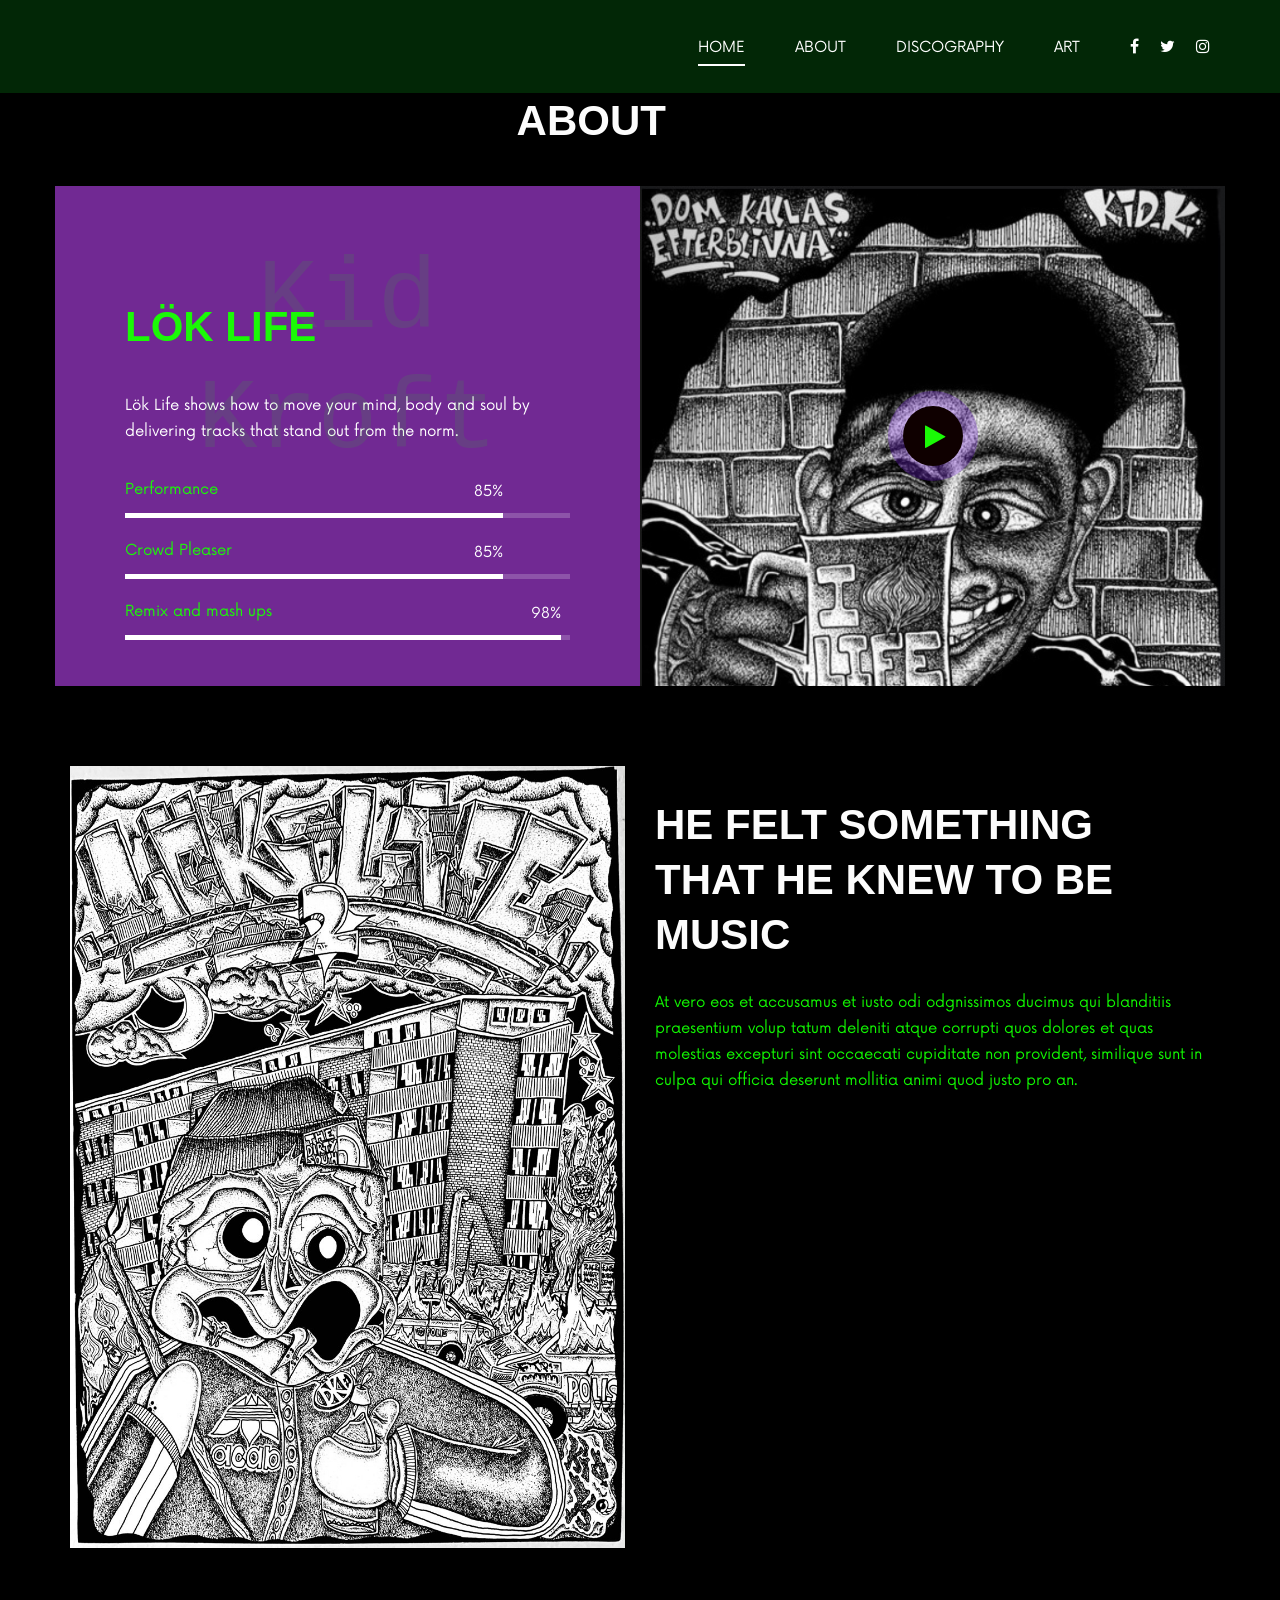
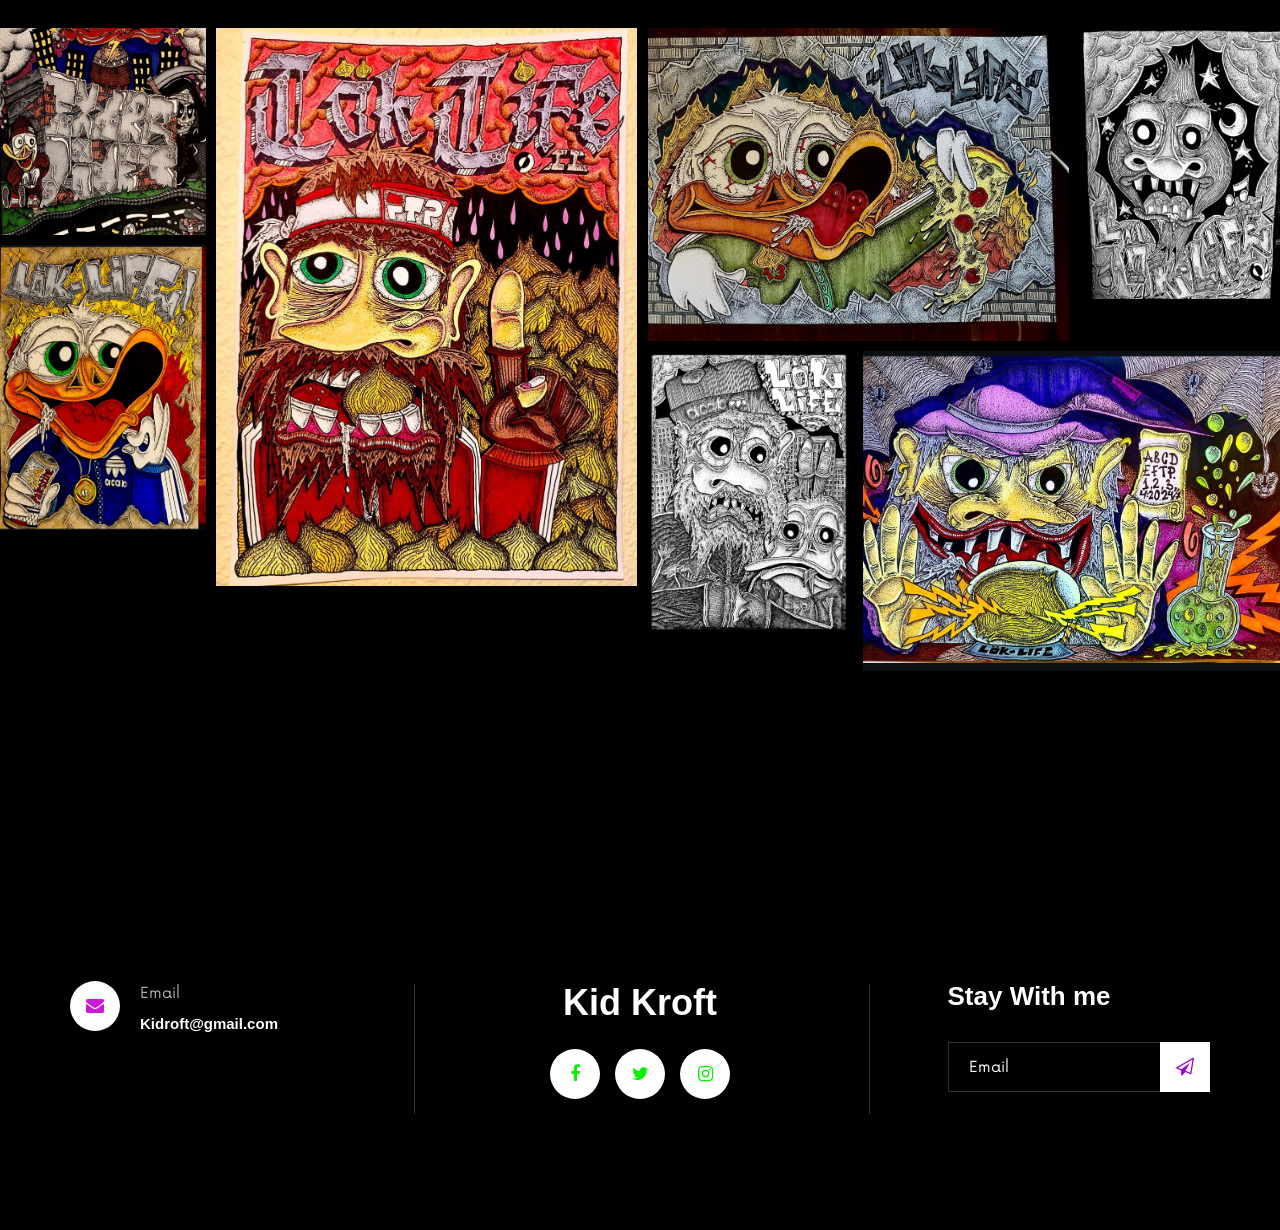
==== commit 93cdcbf6: "updated" ====
--- a/about.html
+++ b/about.html
@@ -1,5 +1,5 @@
 <!DOCTYPE html>
-<html lang="zxx">
+<html lang="eng">
 
 <head>
     <meta charset="UTF-8">
@@ -83,7 +83,7 @@
                         <p>Lök Life shows how to move your mind, body and soul by delivering tracks that stand out
                             from the norm.</p>
                         <div class="skill__bar__item">
-                            <p>Perform</p>
+                            <p>Performance</p>
                             <div id="bar1" class="barfiller">
                                 <span class="tip"></span>
                                 <span class="fill" data-percentage="85"></span>
@@ -97,7 +97,7 @@
                             </div>
                         </div>
                         <div class="skill__bar__item">
-                            <p>Remix and mash up</p>
+                            <p>Remix and mash ups</p>
                             <div id="bar3" class="barfiller">
                                 <span class="tip"></span>
                                 <span class="fill" data-percentage="98"></span>
@@ -127,7 +127,7 @@
                 <div class="col-lg-6">
                     <div class="about__text">
                         <div class="section-title">
-                            <h2>He heard something that he knew to be music</h2>
+                            <h2>He felt something that he knew to be music</h2>
                         </div>
                         <p>At vero eos et accusamus et iusto odi odgnissimos ducimus qui blanditiis praesentium volup
                             tatum deleniti atque corrupti quos dolores et quas molestias excepturi sint occaecati
